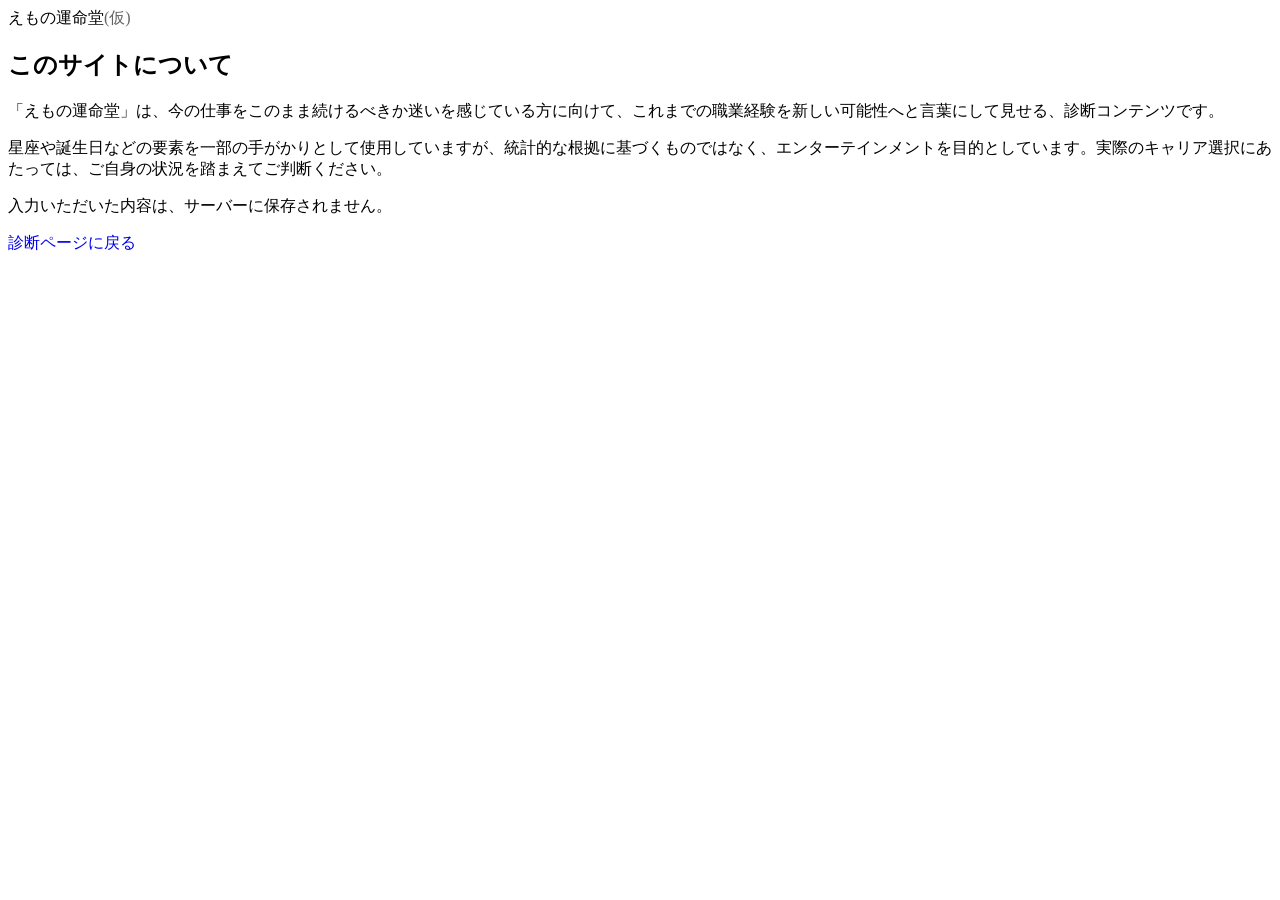
==== about.html @ 0951b32d "Rename About.html to about.html" ====
<!DOCTYPE html>
<html lang="ja">
<head>
<meta charset="UTF-8">
<meta name="viewport" content="width=device-width, initial-scale=1.0">
<meta name="color-scheme" content="light only">
<title>このサイトについて | えもの運命堂(仮)</title>
<meta name="description" content="えもの運命堂についてのご案内です。">
<link rel="stylesheet" href="css/style.css">
</head>
<body>

<div class="mini-header"><a href="index.html" style="color:inherit; text-decoration:none;">えもの運命堂<span style="opacity:.6;">(仮)</span></a></div>

<main class="container">
  <section class="screen is-active">
    <div class="screen-inner">
      <h2 class="step-title">このサイトについて</h2>
      <div class="result-body" style="text-align:left;">
        <p>「えもの運命堂」は、今の仕事をこのまま続けるべきか迷いを感じている方に向けて、これまでの職業経験を新しい可能性へと言葉にして見せる、診断コンテンツです。</p>
        <p>星座や誕生日などの要素を一部の手がかりとして使用していますが、統計的な根拠に基づくものではなく、エンターテインメントを目的としています。実際のキャリア選択にあたっては、ご自身の状況を踏まえてご判断ください。</p>
        <p>入力いただいた内容は、サーバーに保存されません。</p>
      </div>
      <div class="step-actions">
        <a href="index.html" class="btn-secondary" style="display:inline-block; text-decoration:none;">診断ページに戻る</a>
      </div>
    </div>
  </section>
</main>

</body>
</html>
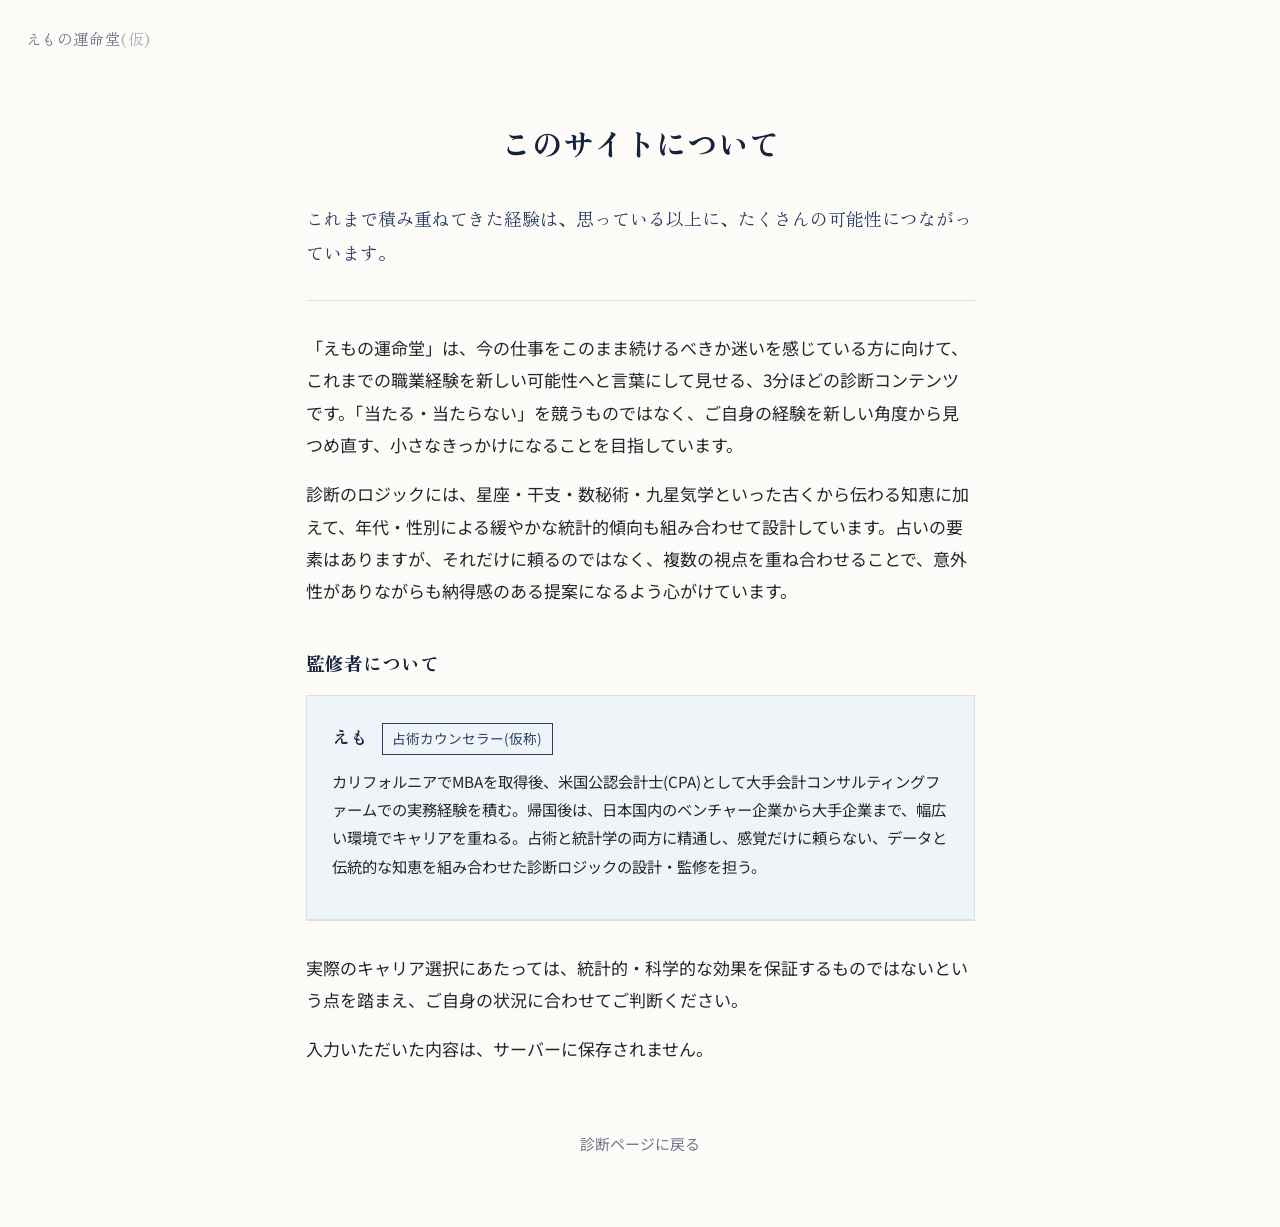
==== commit a1e0b84b: "updated about" ====
--- a/about.html
+++ b/about.html
@@ -5,7 +5,7 @@
 <meta name="viewport" content="width=device-width, initial-scale=1.0">
 <meta name="color-scheme" content="light only">
 <title>このサイトについて | えもの運命堂(仮)</title>
-<meta name="description" content="えもの運命堂についてのご案内です。">
+<meta name="description" content="えもの運命堂の成り立ちと、監修者についてのご案内です。">
 <link rel="stylesheet" href="css/style.css">
 </head>
 <body>
@@ -16,11 +16,29 @@
   <section class="screen is-active">
     <div class="screen-inner">
       <h2 class="step-title">このサイトについて</h2>
+
+      <p class="about-lede">これまで積み重ねてきた経験は、思っている以上に、たくさんの可能性につながっています。</p>
+
       <div class="result-body" style="text-align:left;">
-        <p>「えもの運命堂」は、今の仕事をこのまま続けるべきか迷いを感じている方に向けて、これまでの職業経験を新しい可能性へと言葉にして見せる、診断コンテンツです。</p>
-        <p>星座や誕生日などの要素を一部の手がかりとして使用していますが、統計的な根拠に基づくものではなく、エンターテインメントを目的としています。実際のキャリア選択にあたっては、ご自身の状況を踏まえてご判断ください。</p>
+        <p>「えもの運命堂」は、今の仕事をこのまま続けるべきか迷いを感じている方に向けて、これまでの職業経験を新しい可能性へと言葉にして見せる、3分ほどの診断コンテンツです。「当たる・当たらない」を競うものではなく、ご自身の経験を新しい角度から見つめ直す、小さなきっかけになることを目指しています。</p>
+        <p>診断のロジックには、星座・干支・数秘術・九星気学といった古くから伝わる知恵に加えて、年代・性別による緩やかな統計的傾向も組み合わせて設計しています。占いの要素はありますが、それだけに頼るのではなく、複数の視点を重ね合わせることで、意外性がありながらも納得感のある提案になるよう心がけています。</p>
+      </div>
+
+      <h3 class="about-heading">監修者について</h3>
+      <div class="supervisor-card">
+        <div class="supervisor-head">
+          <span class="supervisor-name">えも</span>
+          <!-- 資格名は仮のものです。正式名称が決まり次第、差し替えてください -->
+          <span class="supervisor-cred">占術カウンセラー(仮称)</span>
+        </div>
+        <p class="supervisor-bio">カリフォルニアでMBAを取得後、米国公認会計士(CPA)として大手会計コンサルティングファームでの実務経験を積む。帰国後は、日本国内のベンチャー企業から大手企業まで、幅広い環境でキャリアを重ねる。占術と統計学の両方に精通し、感覚だけに頼らない、データと伝統的な知恵を組み合わせた診断ロジックの設計・監修を担う。</p>
+      </div>
+
+      <div class="result-body" style="text-align:left;">
+        <p>実際のキャリア選択にあたっては、統計的・科学的な効果を保証するものではないという点を踏まえ、ご自身の状況に合わせてご判断ください。</p>
         <p>入力いただいた内容は、サーバーに保存されません。</p>
       </div>
+
       <div class="step-actions">
         <a href="index.html" class="btn-secondary" style="display:inline-block; text-decoration:none;">診断ページに戻る</a>
       </div>
--- a/css/style.css
+++ b/css/style.css
@@ -0,0 +1,619 @@
+/* ==========================================================================
+   えもの運命堂(仮) — 40代の可能性診断サイト
+   デザインコンセプト: 積み重ねた年輪を、次の道へ翻訳する
+   白と青を基調に、占い感・転職サイト感を出さない
+   ========================================================================== */
+
+@import url('https://fonts.googleapis.com/css2?family=Zen+Old+Mincho:wght@400;500;600;700;900&family=Noto+Sans+JP:wght@300;400;500;700&display=swap');
+
+:root {
+  --navy:    #16233F;
+  --navy-2:  #2B3F63;
+  --sky:     #EFF4F9;
+  --sky-2:   #DCE6F0;
+  --paper:   #FCFBF8;
+  --ink:     #23262E;
+  --muted:   #6E7787;
+  --line:    #D9E1EA;
+
+  --font-display: 'Zen Old Mincho', serif;
+  --font-body: 'Noto Sans JP', sans-serif;
+
+  --max-width: 720px;
+}
+
+* { box-sizing: border-box; }
+
+html {
+  /* ターゲット層(40-50代)の読みやすさを考慮し、基準フォントサイズをやや大きめに */
+  font-size: 106.25%; /* 約17px相当 */
+  /* 常にライトモードで表示し、端末のダークモード設定による自動反転を防ぐ */
+  color-scheme: light only;
+}
+
+body {
+  margin: 0;
+  background: var(--paper);
+  color: var(--ink);
+  font-family: var(--font-body);
+  font-weight: 400;
+  line-height: 1.9;
+  -webkit-font-smoothing: antialiased;
+}
+
+h1, h2, h3 {
+  font-family: var(--font-display);
+  font-weight: 900;
+  line-height: 1.6;
+  margin: 0;
+  color: var(--navy);
+}
+
+p { margin: 0 0 1em; }
+button { font-family: inherit; }
+
+.container {
+  max-width: var(--max-width);
+  margin: 0 auto;
+  padding: 0 1.5rem;
+}
+
+/* ==========================================================================
+   ミニヘッダー(仮の屋号のみ、控えめに)
+   ========================================================================== */
+
+.mini-header {
+  padding: 1.4rem 1.5rem;
+  font-family: var(--font-display);
+  font-size: 0.9rem;
+  color: var(--muted);
+  letter-spacing: 0.06em;
+  display: flex;
+  justify-content: space-between;
+  align-items: center;
+}
+
+.mini-header .about-link {
+  color: var(--muted);
+  font-size: 0.8rem;
+  text-decoration: none;
+  letter-spacing: 0.04em;
+  opacity: 0.85;
+}
+.mini-header .about-link:hover { opacity: 1; }
+
+/* ==========================================================================
+   年輪モチーフ(装飾SVG)
+   ========================================================================== */
+
+.rings {
+  width: 100%;
+  max-width: 260px;
+  margin: 0 auto 2.2rem;
+  opacity: 0.9;
+}
+
+/* ==========================================================================
+   画面(スクリーン)切り替え
+   ========================================================================== */
+
+.screen {
+  display: none;
+  min-height: calc(100vh - 64px);
+  align-items: center;
+}
+.screen.is-active { display: flex; }
+
+.screen-inner {
+  width: 100%;
+  padding: 2.5rem 0 4rem;
+}
+
+/* ==========================================================================
+   ランディング
+   ========================================================================== */
+
+.landing {
+  text-align: center;
+}
+
+.landing h1 {
+  font-size: clamp(1.7rem, 5vw, 2.3rem);
+  margin-bottom: 0.7em;
+}
+
+.landing .lede {
+  font-family: var(--font-display);
+  font-size: clamp(1.1rem, 3vw, 1.3rem);
+  color: var(--navy-2);
+  margin-bottom: 2.4em;
+}
+
+/* ==========================================================================
+   ボタン
+   ========================================================================== */
+
+.btn-primary {
+  display: inline-flex;
+  flex-direction: column;
+  align-items: center;
+  gap: 0.3rem;
+  padding: 1.1rem 2.6rem;
+  background: var(--navy);
+  color: var(--paper);
+  border: none;
+  cursor: pointer;
+  border-radius: 2px;
+  transition: background 0.25s ease, transform 0.15s ease;
+}
+.btn-primary:hover { background: var(--navy-2); }
+.btn-primary:active { transform: scale(0.98); }
+.btn-primary .btn-label {
+  font-family: var(--font-display);
+  font-size: 1.1rem;
+  font-weight: 600;
+  letter-spacing: 0.03em;
+}
+.btn-primary .btn-sub {
+  font-size: 0.78rem;
+  color: #C9D3E2;
+  font-weight: 300;
+}
+
+.btn-primary:disabled {
+  background: var(--sky-2);
+  color: var(--muted);
+  cursor: not-allowed;
+}
+.btn-primary:disabled .btn-sub { color: var(--muted); }
+
+.btn-secondary {
+  display: inline-block;
+  margin-top: 1.2rem;
+  background: none;
+  border: none;
+  color: var(--muted);
+  font-size: 0.88rem;
+  cursor: pointer;
+  text-decoration: underline;
+  text-underline-offset: 3px;
+}
+
+/* ==========================================================================
+   進捗インジケーター
+   ========================================================================== */
+
+.progress {
+  display: flex;
+  justify-content: center;
+  gap: 0.5rem;
+  margin-bottom: 2.6rem;
+}
+.progress-dot {
+  width: 34px;
+  height: 2px;
+  background: var(--sky-2);
+}
+.progress-dot.is-done { background: var(--navy-2); }
+.progress-dot.is-current { background: var(--navy); }
+
+/* ==========================================================================
+   質問フォーム
+   ========================================================================== */
+
+.step-title {
+  font-size: clamp(1.4rem, 4vw, 1.8rem);
+  text-align: center;
+  margin-bottom: 2rem;
+}
+
+.question-block {
+  margin-bottom: 2.4rem;
+}
+
+.question-label {
+  display: block;
+  font-family: var(--font-display);
+  font-size: 1.05rem;
+  color: var(--navy);
+  margin-bottom: 0.9rem;
+}
+
+.question-hint {
+  display: block;
+  font-size: 0.82rem;
+  color: var(--muted);
+  margin-top: -0.5rem;
+  margin-bottom: 0.9rem;
+}
+
+/* 選択肢: 性別など少数の横並び選択 */
+.choice-row {
+  display: flex;
+  gap: 0.7rem;
+  flex-wrap: wrap;
+}
+
+.choice-pill {
+  padding: 0.75rem 1.4rem;
+  border: 1px solid var(--line);
+  background: var(--paper);
+  color: var(--ink);
+  cursor: pointer;
+  font-size: 0.95rem;
+  transition: border-color 0.2s ease, background 0.2s ease;
+}
+.choice-pill:hover { border-color: var(--navy-2); }
+.choice-pill.is-selected {
+  border-color: var(--navy);
+  background: var(--sky);
+  color: var(--navy);
+  font-weight: 500;
+}
+
+/* 選択肢: 縦積みの選択(Q4のような気持ちの選択) */
+.choice-stack {
+  display: flex;
+  flex-direction: column;
+  gap: 0.7rem;
+}
+
+.choice-card {
+  display: block;
+  width: 100%;
+  text-align: left;
+  padding: 1rem 1.2rem;
+  border: 1px solid var(--line);
+  background: var(--paper);
+  color: var(--ink);
+  cursor: pointer;
+  font-size: 0.95rem;
+  line-height: 1.7;
+  transition: border-color 0.2s ease, background 0.2s ease;
+}
+.choice-card:hover { border-color: var(--navy-2); }
+.choice-card.is-selected {
+  border-color: var(--navy);
+  background: var(--sky);
+  font-weight: 500;
+}
+
+input[type="date"],
+input[type="text"] {
+  width: 100%;
+  font-family: var(--font-body);
+  font-size: 1rem;
+  padding: 0.85rem 1rem;
+  border: 1px solid var(--line);
+  background: var(--paper);
+  color: var(--ink);
+}
+input[type="date"]:focus,
+input[type="text"]:focus {
+  outline: none;
+  border-color: var(--navy-2);
+}
+
+.step-actions {
+  text-align: center;
+  margin-top: 2.6rem;
+}
+
+/* ==========================================================================
+   結果画面
+   ========================================================================== */
+
+.result-loading {
+  text-align: center;
+  padding: 4rem 0;
+}
+.result-loading p {
+  font-family: var(--font-display);
+  color: var(--navy-2);
+}
+
+.result-content { display: none; }
+.result-content.is-visible { display: block; }
+
+.result-tag {
+  display: block;
+  text-align: center;
+  font-size: 0.85rem;
+  color: var(--muted);
+  margin-bottom: 0.6rem;
+}
+
+.result-title {
+  text-align: center;
+  font-size: clamp(1.5rem, 4.5vw, 2rem);
+  margin-bottom: 1.6rem;
+  color: var(--navy);
+}
+
+.result-body {
+  border-top: 1px solid var(--line);
+  padding-top: 1.8rem;
+}
+
+.result-body p { color: var(--ink); }
+
+.result-footer {
+  margin-top: 2.6rem;
+  padding-top: 1.8rem;
+  border-top: 1px solid var(--line);
+  text-align: center;
+}
+
+.small-note {
+  font-size: 0.78rem;
+  color: var(--muted);
+  text-align: center;
+  margin-top: 2rem;
+}
+
+/* ==========================================================================
+   結果: 職業の翻訳提案カード
+   ========================================================================== */
+
+.suggestion-list {
+  display: flex;
+  flex-direction: column;
+  gap: 0.9rem;
+  margin: 1.4rem 0 1.8rem;
+}
+
+.suggestion-card {
+  border: 1px solid var(--line);
+  background: var(--sky);
+  padding: 1.1rem 1.3rem;
+}
+
+.suggestion-job {
+  display: block;
+  font-family: var(--font-display);
+  font-size: 1.08rem;
+  color: var(--navy);
+  margin-bottom: 0.35rem;
+}
+
+.suggestion-head {
+  display: flex;
+  align-items: baseline;
+  justify-content: space-between;
+  gap: 0.6rem;
+  margin-bottom: 0.35rem;
+}
+.suggestion-head .suggestion-job { margin-bottom: 0; }
+
+.suggestion-score {
+  flex-shrink: 0;
+  font-family: var(--font-display);
+  font-size: 0.85rem;
+  color: var(--navy-2);
+  border: 1px solid var(--navy-2);
+  padding: 0.15em 0.6em;
+  white-space: nowrap;
+}
+
+.suggestion-reason {
+  display: block;
+  font-size: 0.88rem;
+  color: var(--muted);
+  line-height: 1.7;
+}
+
+.suggestion-episode {
+  display: block;
+  font-size: 0.85rem;
+  color: var(--ink);
+  line-height: 1.8;
+  margin-top: 0.6rem;
+  padding-top: 0.6rem;
+  border-top: 1px dashed var(--line);
+}
+
+/* ==========================================================================
+   結果: 傾向レーダーチャート
+   ========================================================================== */
+
+.radar-block {
+  margin: 1.8rem 0;
+  text-align: center;
+  border-top: 1px solid var(--line);
+  padding-top: 1.8rem;
+}
+
+.radar-title {
+  font-family: var(--font-display);
+  color: var(--navy);
+  margin-bottom: 0.6rem;
+}
+
+.radar-svg {
+  width: 100%;
+  max-width: 380px;
+  height: auto;
+}
+
+/* ==========================================================================
+   結果: 星座占い(生まれ持った気質)
+   ========================================================================== */
+
+.fortune-block {
+  margin: 1.8rem 0;
+  padding: 1.3rem 1.4rem;
+  border: 1px solid var(--line);
+  background: var(--sky);
+}
+
+.fortune-tag-label {
+  display: inline-block;
+  font-size: 0.75rem;
+  color: var(--navy-2);
+  border: 1px solid var(--navy-2);
+  padding: 0.1em 0.6em;
+  margin-bottom: 0.6rem;
+}
+
+.fortune-heading {
+  font-family: var(--font-display);
+  color: var(--navy);
+  font-size: 1.05rem;
+  margin-bottom: 0.5rem;
+}
+
+.fortune-text {
+  color: var(--ink);
+  font-size: 0.92rem;
+  line-height: 1.85;
+  margin-bottom: 0;
+}
+
+/* ==========================================================================
+   結果: シェアボタン
+   ========================================================================== */
+
+.share-block {
+  margin-top: 2rem;
+  padding-top: 1.6rem;
+  border-top: 1px solid var(--line);
+  text-align: center;
+}
+
+.share-label {
+  font-size: 0.85rem;
+  color: var(--muted);
+  margin-bottom: 0.9rem;
+}
+
+.share-row {
+  display: flex;
+  gap: 0.8rem;
+  justify-content: center;
+  flex-wrap: wrap;
+}
+
+.share-btn {
+  display: inline-block;
+  padding: 0.7rem 1.4rem;
+  font-size: 0.9rem;
+  border: 1px solid var(--line);
+  color: var(--navy);
+  text-decoration: none;
+  transition: border-color 0.2s ease, background 0.2s ease;
+}
+.share-btn:hover { border-color: var(--navy-2); background: var(--sky); }
+.share-x { border-color: var(--navy); }
+.share-line { border-color: #06C755; color: #06C755; }
+.share-line:hover { background: rgba(6,199,85,0.08); }
+
+/* ==========================================================================
+   職業の予想カード(STEP2)
+   ========================================================================== */
+
+.guess-card {
+  border: 1px solid var(--navy);
+  background: var(--sky);
+  padding: 1.6rem 1.4rem;
+  text-align: center;
+}
+
+.guess-tag {
+  display: block;
+  font-size: 0.8rem;
+  color: var(--muted);
+  margin-bottom: 0.8rem;
+}
+
+.guess-job {
+  font-family: var(--font-display);
+  font-size: 1.5rem;
+  color: var(--navy);
+  margin: 0 0 0.5rem;
+}
+
+.guess-confidence {
+  font-size: 0.85rem;
+  color: var(--navy-2);
+  margin: 0;
+}
+
+/* ==========================================================================
+   結果: 意外性のある提案(想定内の職業選択をした人向け)
+   ========================================================================== */
+
+.suggestion-card-wildcard {
+  border-style: dashed;
+  border-color: var(--navy-2);
+  background: var(--paper);
+}
+
+.suggestion-score-wildcard {
+  font-style: italic;
+  border-color: var(--navy-2);
+  color: var(--navy-2);
+}
+
+/* ==========================================================================
+   安心材料の一言(登録不要・保存しません)
+   ========================================================================== */
+
+.trust-note {
+  margin-top: 0.9rem;
+  font-size: 0.82rem;
+  color: var(--muted);
+  letter-spacing: 0.02em;
+}
+
+/* ==========================================================================
+   About: 監修者カード
+   ========================================================================== */
+
+.about-lede {
+  font-family: var(--font-display);
+  font-size: 1.05rem;
+  color: var(--navy-2);
+  margin-bottom: 1.8rem;
+}
+
+.about-heading {
+  font-family: var(--font-display);
+  font-size: 1.1rem;
+  color: var(--navy);
+  margin: 2.4rem 0 1rem;
+}
+
+.supervisor-card {
+  border: 1px solid var(--line);
+  background: var(--sky);
+  padding: 1.4rem 1.5rem;
+}
+
+.supervisor-head {
+  display: flex;
+  align-items: baseline;
+  gap: 0.8rem;
+  flex-wrap: wrap;
+  margin-bottom: 0.7rem;
+}
+
+.supervisor-name {
+  font-family: var(--font-display);
+  font-weight: 700;
+  font-size: 1.05rem;
+  color: var(--navy);
+}
+
+.supervisor-cred {
+  font-size: 0.8rem;
+  color: var(--navy-2);
+  border: 1px solid var(--navy-2);
+  padding: 0.15em 0.7em;
+  white-space: nowrap;
+}
+
+.supervisor-bio {
+  font-size: 0.9rem;
+  color: var(--ink);
+  line-height: 1.85;
+}
